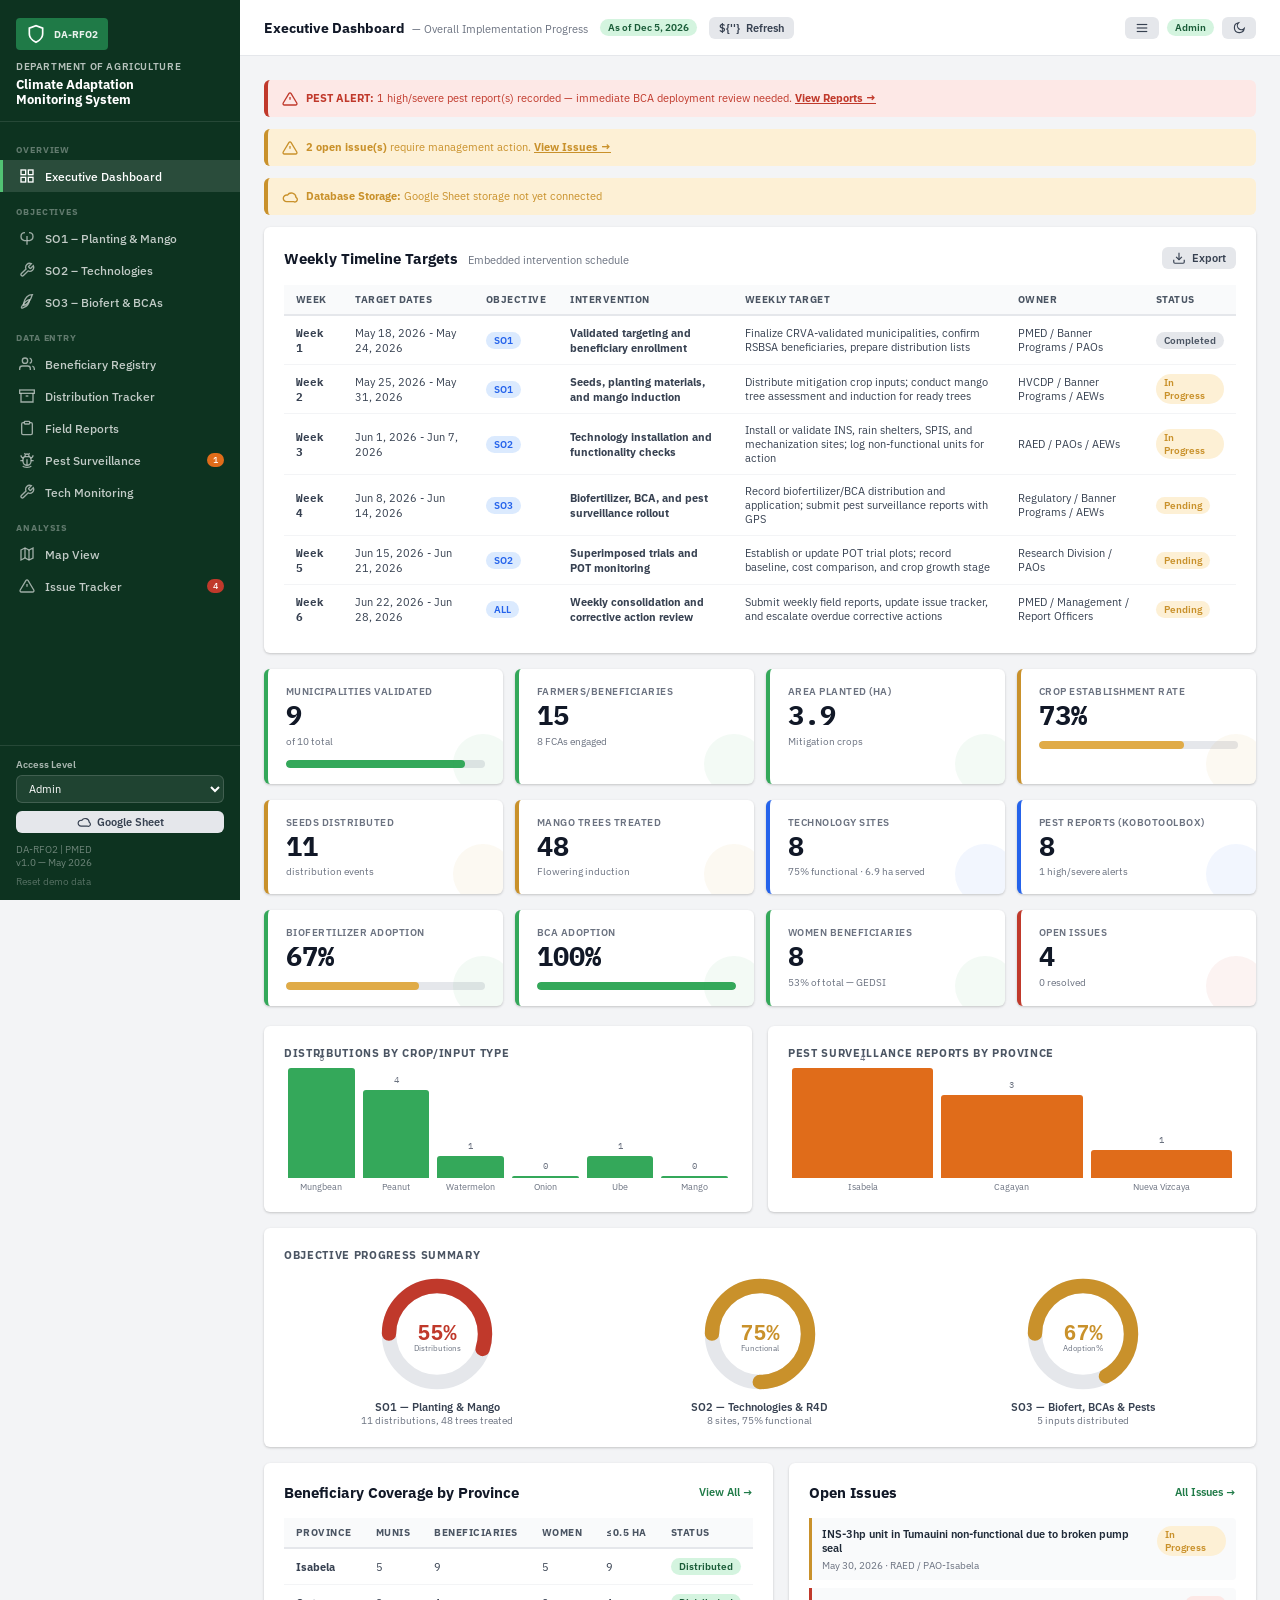
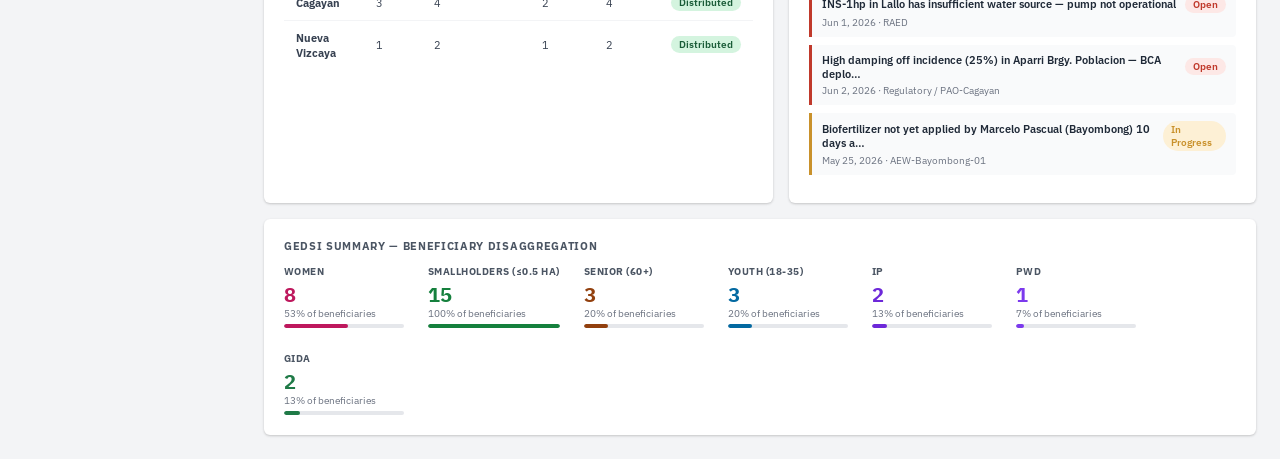
==== index.html @ 6b745728 "Initial" ====
<!DOCTYPE html>
<html lang="en">
<head>
<meta charset="UTF-8"><meta name="viewport" content="width=device-width,initial-scale=1">
<title>Executive Dashboard — DA-RFO2 Monitoring</title>
<link rel="stylesheet" href="styles.css">
</head>
<body>
<div class="app-wrapper">
  <aside class="sidebar" id="sidebar"></aside>
  <div class="main-content">
    <div class="topbar">
      <div>
        <span class="topbar-title">Executive Dashboard</span>
        <span class="topbar-subtitle">— Overall Implementation Progress</span>
      </div>
      <span class="topbar-badge" id="last-updated"></span>
      <button class="btn btn-secondary btn-sm" onclick="renderAll()">
        ${''}<span>Refresh</span>
      </button>
    </div>
    <div class="page-body" id="page-body">
      <!-- dynamic content -->
    </div>
  </div>
</div>
<div id="toast-container"></div>
<script src="data.js"></script>
<script src="ui.js"></script>
<script>
document.addEventListener('DOMContentLoaded', () => {
  buildSidebar('index.html');
  renderAll();
  document.getElementById('last-updated').textContent = 'As of ' + new Date().toLocaleDateString('en-PH',{month:'short',day:'numeric',year:'numeric'});
});

function renderAll() {
  const s = DB.summary();
  const issues = DB.get(DB.KEYS.ISSUES);
  const openIssues = issues.filter(i => i.status !== 'Resolved');
  const highPest = DB.get(DB.KEYS.PEST).filter(p => p.severity === 'High' || p.severity === 'Severe');
  const munis = DB.get(DB.KEYS.MUNICIPALITIES);
  const benes = DB.get(DB.KEYS.BENEFICIARIES);
  const timeline = DB.get(DB.KEYS.TIMELINE);
  const settings = DB.settings();
  const pendingSync = DB.getSyncQueue().length;

  const body = document.getElementById('page-body');

  // Alerts
  let alerts = '';
  if (highPest.length) alerts += `<div class="alert-banner red">${ICONS.alert}<div><strong>PEST ALERT:</strong> ${highPest.length} high/severe pest report(s) recorded — immediate BCA deployment review needed. <a href="pest.html" style="color:inherit;font-weight:700">View Reports →</a></div></div>`;
  if (openIssues.filter(i=>i.status==='Open').length) alerts += `<div class="alert-banner amber">${ICONS.alert}<div><strong>${openIssues.filter(i=>i.status==='Open').length} open issue(s)</strong> require management action. <a href="issues.html" style="color:inherit;font-weight:700">View Issues →</a></div></div>`;

  alerts += `<div class="alert-banner ${settings.syncEnabled?'green':'amber'}">${ICONS.cloud}<div><strong>Database Storage:</strong> ${settings.syncEnabled?'Google Sheet sync enabled':'Google Sheet storage not yet connected'}${settings.googleSheetUrl?` · <a href="${settings.googleSheetUrl}" target="_blank" style="color:inherit;font-weight:700">Open Sheet</a>`:''}${pendingSync?` · ${pendingSync} pending sync event(s)`:''}</div></div>`;

  // Province breakdown
  const provinces = [...new Set(benes.map(b=>b.province))];
  const provRows = provinces.map(prov => {
    const pb = benes.filter(b=>b.province===prov);
    const pm = munis.filter(m=>m.province===prov&&m.confirmed);
    return `<tr><td><strong>${prov}</strong></td>
      <td>${pm.length}</td>
      <td>${pb.length}</td>
      <td>${pb.filter(b=>b.sex==='Female').length}</td>
      <td>${pb.filter(b=>b.farmSize<=0.5).length}</td>
      <td>${fmt.statusBadge('Distributed')}</td>
    </tr>`;
  }).join('');

  // Crop distribution bar
  const crops = ['Mungbean','Peanut','Watermelon','Onion','Ube','Mango'];
  const dists = DB.get(DB.KEYS.DISTRIBUTIONS);
  const cropCounts = crops.map(c => dists.filter(d => (d.product||'').toLowerCase().includes(c.toLowerCase())).length);

  // Pest by province
  const pests = DB.get(DB.KEYS.PEST);
  const pestProvs = [...new Set(pests.map(p=>p.province))];
  const pestCounts = pestProvs.map(p => pests.filter(x=>x.province===p).length);

  body.innerHTML = `
    ${alerts}

    <div class="card" style="margin-bottom:16px">
      <div class="section-header">
        <div class="section-title">Weekly Timeline Targets <small>Embedded intervention schedule</small></div>
        <button class="btn btn-secondary btn-sm" onclick="exportCSV(DB.get(DB.KEYS.TIMELINE),'weekly_timeline_targets.csv')">${ICONS.download} Export</button>
      </div>
      <div class="table-wrap">
        <table>
          <thead><tr><th>Week</th><th>Target Dates</th><th>Objective</th><th>Intervention</th><th>Weekly Target</th><th>Owner</th><th>Status</th></tr></thead>
          <tbody>
            ${timeline.map(t => `<tr>
              <td style="font-family:var(--font-mono);font-weight:700">${t.week}</td>
              <td>${fmt.date(t.startDate)} - ${fmt.date(t.endDate)}</td>
              <td><span class="badge blue">${t.objective}</span></td>
              <td><strong>${t.intervention}</strong></td>
              <td style="font-size:.78rem">${t.target}</td>
              <td style="font-size:.76rem">${t.owner}</td>
              <td>${fmt.statusBadge(t.status)}</td>
            </tr>`).join('')}
          </tbody>
        </table>
      </div>
    </div>

    <!-- ── KPI Row 1 ── -->
    <div class="kpi-grid cols-4" style="margin-bottom:16px">
      <div class="kpi-tile">
        <div class="kpi-label">Municipalities Validated</div>
        <div class="kpi-value">${s.munisValidated}</div>
        <div class="kpi-sub">of ${s.munisTotal} total</div>
        <div style="margin-top:8px">
          <div class="progress-bar-wrap"><div class="progress-bar-fill" style="width:${Math.round(s.munisValidated/s.munisTotal*100)}%"></div></div>
        </div>
      </div>
      <div class="kpi-tile">
        <div class="kpi-label">Farmers/Beneficiaries</div>
        <div class="kpi-value">${s.beneficiariesCount}</div>
        <div class="kpi-sub">${s.fcasCount} FCAs engaged</div>
      </div>
      <div class="kpi-tile">
        <div class="kpi-label">Area Planted (ha)</div>
        <div class="kpi-value">${s.areaPlantedHa}</div>
        <div class="kpi-sub">Mitigation crops</div>
      </div>
      <div class="kpi-tile ${rateColor(s.cropEstablishmentRate)}">
        <div class="kpi-label">Crop Establishment Rate</div>
        <div class="kpi-value">${s.cropEstablishmentRate}%</div>
        <div style="margin-top:8px">
          <div class="progress-bar-wrap"><div class="progress-bar-fill ${rateColor(s.cropEstablishmentRate)}" style="width:${s.cropEstablishmentRate}%"></div></div>
        </div>
      </div>
    </div>

    <!-- ── KPI Row 2 ── -->
    <div class="kpi-grid cols-4" style="margin-bottom:16px">
      <div class="kpi-tile amber">
        <div class="kpi-label">Seeds Distributed</div>
        <div class="kpi-value">${s.seedsDistributed}</div>
        <div class="kpi-sub">distribution events</div>
      </div>
      <div class="kpi-tile amber">
        <div class="kpi-label">Mango Trees Treated</div>
        <div class="kpi-value">${s.mangoTreesTreated}</div>
        <div class="kpi-sub">Flowering induction</div>
      </div>
      <div class="kpi-tile blue">
        <div class="kpi-label">Technology Sites</div>
        <div class="kpi-value">${s.techSitesCount}</div>
        <div class="kpi-sub">${s.techFunctionalityRate}% functional · ${s.areaServedHa} ha served</div>
      </div>
      <div class="kpi-tile blue">
        <div class="kpi-label">Pest Reports (KoboToolbox)</div>
        <div class="kpi-value">${s.pestReports}</div>
        <div class="kpi-sub">${highPest.length} high/severe alerts</div>
      </div>
    </div>

    <!-- ── KPI Row 3 ── -->
    <div class="kpi-grid cols-4" style="margin-bottom:20px">
      <div class="kpi-tile">
        <div class="kpi-label">Biofertilizer Adoption</div>
        <div class="kpi-value">${s.biofertAdoptionRate}%</div>
        <div style="margin-top:8px"><div class="progress-bar-wrap"><div class="progress-bar-fill ${rateColor(s.biofertAdoptionRate)}" style="width:${s.biofertAdoptionRate}%"></div></div></div>
      </div>
      <div class="kpi-tile">
        <div class="kpi-label">BCA Adoption</div>
        <div class="kpi-value">${s.bcaAdoptionRate}%</div>
        <div style="margin-top:8px"><div class="progress-bar-wrap"><div class="progress-bar-fill ${rateColor(s.bcaAdoptionRate)}" style="width:${s.bcaAdoptionRate}%"></div></div></div>
      </div>
      <div class="kpi-tile">
        <div class="kpi-label">Women Beneficiaries</div>
        <div class="kpi-value">${s.womenCount}</div>
        <div class="kpi-sub">${s.womenPct}% of total — GEDSI</div>
      </div>
      <div class="kpi-tile ${openIssues.length > 2 ? 'red' : openIssues.length > 0 ? 'amber' : ''}">
        <div class="kpi-label">Open Issues</div>
        <div class="kpi-value">${openIssues.length}</div>
        <div class="kpi-sub">${issues.filter(i=>i.status==='Resolved').length} resolved</div>
      </div>
    </div>

    <!-- ── Charts + Table Row ── -->
    <div class="grid-2" style="margin-bottom:16px">
      <div class="card">
        <div class="card-title">Distributions by Crop/Input Type</div>
        <div id="crop-chart"></div>
      </div>
      <div class="card">
        <div class="card-title">Pest Surveillance Reports by Province</div>
        <div id="pest-chart"></div>
      </div>
    </div>

    <!-- ── Objective Progress ── -->
    <div class="card" style="margin-bottom:16px">
      <div class="card-title">Objective Progress Summary</div>
      <div style="display:grid;grid-template-columns:repeat(3,1fr);gap:16px">
        <div style="text-align:center">
          <div id="donut-so1"></div>
          <div style="font-size:.78rem;font-weight:600;color:var(--gray-700);margin-top:6px">SO1 — Planting & Mango</div>
          <div style="font-size:.72rem;color:var(--gray-500)">${s.seedsDistributed} distributions, ${s.mangoTreesTreated} trees treated</div>
        </div>
        <div style="text-align:center">
          <div id="donut-so2"></div>
          <div style="font-size:.78rem;font-weight:600;color:var(--gray-700);margin-top:6px">SO2 — Technologies & R4D</div>
          <div style="font-size:.72rem;color:var(--gray-500)">${s.techSitesCount} sites, ${s.techFunctionalityRate}% functional</div>
        </div>
        <div style="text-align:center">
          <div id="donut-so3"></div>
          <div style="font-size:.78rem;font-weight:600;color:var(--gray-700);margin-top:6px">SO3 — Biofert, BCAs & Pests</div>
          <div style="font-size:.72rem;color:var(--gray-500)">${s.bioDistributed+s.bcaDistributed} inputs distributed</div>
        </div>
      </div>
    </div>

    <!-- ── Province Breakdown Table ── -->
    <div class="grid-2">
      <div class="card">
        <div class="section-header">
          <div class="section-title">Beneficiary Coverage by Province</div>
          <a href="beneficiaries.html" style="font-size:.78rem;color:var(--green-700);text-decoration:none;font-weight:600">View All →</a>
        </div>
        <div class="table-wrap">
          <table>
            <thead><tr><th>Province</th><th>Munis</th><th>Beneficiaries</th><th>Women</th><th>≤0.5 ha</th><th>Status</th></tr></thead>
            <tbody>${provRows}</tbody>
          </table>
        </div>
      </div>

      <div class="card">
        <div class="section-header">
          <div class="section-title">Open Issues</div>
          <a href="issues.html" style="font-size:.78rem;color:var(--green-700);text-decoration:none;font-weight:600">All Issues →</a>
        </div>
        ${openIssues.length === 0
          ? `<div class="empty-state"><p>No open issues 🎉</p></div>`
          : openIssues.map(iss => `
          <div style="border-left:3px solid ${iss.status==='Open'?'var(--red-500)':'var(--gold-500)'};padding:8px 10px;margin-bottom:8px;background:var(--gray-50);border-radius:0 4px 4px 0">
            <div style="display:flex;align-items:center;justify-content:space-between;gap:8px">
              <span style="font-size:.8rem;font-weight:600;color:var(--gray-800)">${iss.description.substring(0,70)}${iss.description.length>70?'…':''}</span>
              ${fmt.statusBadge(iss.status)}
            </div>
            <div style="font-size:.72rem;color:var(--gray-500);margin-top:3px">${fmt.date(iss.dateDetected)} · ${iss.responsible}</div>
          </div>`).join('')
        }
      </div>
    </div>

    <!-- ── GEDSI Summary ── -->
    <div class="card" style="margin-top:16px">
      <div class="card-title">GEDSI Summary — Beneficiary Disaggregation</div>
      <div style="display:flex;gap:24px;flex-wrap:wrap">
        ${[
          ['Women',s.womenCount,s.beneficiariesCount,'#be185d','w'],
          ['Smallholders (≤0.5 ha)',s.smallholdersCount,s.beneficiariesCount,'#15803d','gi'],
          ['Senior (60+)',benes.filter(b=>b.ageGroup==='60+').length,s.beneficiariesCount,'#92400e','sr'],
          ['Youth (18-35)',benes.filter(b=>b.ageGroup==='18-35').length,s.beneficiariesCount,'#0369a1','yt'],
          ['IP',benes.filter(b=>b.ip).length,s.beneficiariesCount,'#6d28d9','ip'],
          ['PWD',benes.filter(b=>b.pwd).length,s.beneficiariesCount,'#7c3aed','pw'],
          ['GIDA',benes.filter(b=>b.gida).length,s.beneficiariesCount,'#1f7a47','gi'],
        ].map(([label,count,total,color,chipClass]) => `
          <div style="min-width:120px">
            <div style="font-size:.7rem;font-weight:700;color:var(--gray-600);text-transform:uppercase;letter-spacing:.05em;margin-bottom:4px">${label}</div>
            <div style="font-size:1.4rem;font-weight:700;color:${color};font-family:var(--font-mono)">${count}</div>
            <div style="font-size:.72rem;color:var(--gray-500)">${total>0?Math.round(count/total*100):0}% of beneficiaries</div>
            <div class="progress-bar-wrap" style="margin-top:4px;height:4px">
              <div class="progress-bar-fill" style="width:${total>0?Math.round(count/total*100):0}%;background:${color}"></div>
            </div>
          </div>
        `).join('')}
      </div>
    </div>
  `;

  // Render charts
  renderBarChart('crop-chart', crops, cropCounts);
  renderBarChart('pest-chart', pestProvs.length ? pestProvs : ['No Data'], pestProvs.length ? pestCounts : [0], 'var(--orange-500)');
  renderDonut('donut-so1', s.seedsDistributed, 20, 'var(--green-500)', 'Distributions');
  renderDonut('donut-so2', DB.get(DB.KEYS.TECH).filter(t=>t.functional).length, s.techSitesCount || 1, 'var(--blue-500)', 'Functional');
  renderDonut('donut-so3', s.biofertAdoptionRate, 100, 'var(--gold-500)', 'Adoption%');
}
</script>
</body>
</html>
---- styles.css ----
/* ═══════════════════════════════════════════════════════════════════
   DA-RFO2 Monitoring System — Shared Styles
   Aesthetic: Government-professional with bold agricultural greens,
   clean data tables, and subtle field textures
═══════════════════════════════════════════════════════════════════ */

@import url('https://fonts.googleapis.com/css2?family=IBM+Plex+Sans:ital,wght@0,300;0,400;0,500;0,600;0,700;1,400&family=IBM+Plex+Mono:wght@400;500&family=Playfair+Display:wght@700;900&display=swap');

:root {
  --green-900: #0d3320;
  --green-800: #1a5c38;
  --green-700: #1f7a47;
  --green-600: #27944f;
  --green-500: #34a85a;
  --green-400: #52c274;
  --green-100: #d4f4df;
  --green-50:  #edfaf2;

  --gold-500:  #c9912b;
  --gold-400:  #e0ab47;
  --gold-100:  #fdf0d5;

  --red-500:   #c0392b;
  --red-100:   #fde8e6;
  --orange-500:#e06c1a;
  --orange-100:#fef0e2;
  --blue-500:  #2563eb;
  --blue-100:  #dbeafe;

  --gray-900:  #111827;
  --gray-800:  #1f2937;
  --gray-700:  #374151;
  --gray-600:  #4b5563;
  --gray-500:  #6b7280;
  --gray-400:  #9ca3af;
  --gray-300:  #d1d5db;
  --gray-200:  #e5e7eb;
  --gray-100:  #f3f4f6;
  --gray-50:   #f9fafb;
  --white:     #ffffff;

  --font-body: 'IBM Plex Sans', sans-serif;
  --font-mono: 'IBM Plex Mono', monospace;
  --font-display: 'Playfair Display', serif;

  --sidebar-w: 240px;
  --topbar-h:  56px;
  --radius:    6px;
  --shadow:    0 1px 3px rgba(0,0,0,.12), 0 1px 2px rgba(0,0,0,.08);
  --shadow-md: 0 4px 12px rgba(0,0,0,.12);
}

:root[data-theme="dark"] {
  --green-900: #071f16;
  --green-800: #0f3f2a;
  --green-700: #1d7a4b;
  --green-100: #123a28;
  --green-50:  #0e251b;
  --gold-100:  #3d2f12;
  --red-100:   #3a1715;
  --orange-100:#3d2412;
  --blue-100:  #13284a;
  --gray-900:  #f3f4f6;
  --gray-800:  #e5e7eb;
  --gray-700:  #d1d5db;
  --gray-600:  #b8c0cc;
  --gray-500:  #9ca3af;
  --gray-400:  #717b8a;
  --gray-300:  #4b5563;
  --gray-200:  #374151;
  --gray-100:  #18212f;
  --gray-50:   #101827;
  --white:     #111827;
  --shadow:    0 1px 3px rgba(0,0,0,.45), 0 1px 2px rgba(0,0,0,.35);
  --shadow-md: 0 8px 24px rgba(0,0,0,.4);
}

*, *::before, *::after { box-sizing: border-box; margin: 0; padding: 0; }

html { font-size: 14px; }

body {
  font-family: var(--font-body);
  background: var(--gray-100);
  color: var(--gray-800);
  min-height: 100vh;
  display: flex;
  flex-direction: column;
}

.access-hidden { display:none !important; }

/* ── Layout ──────────────────────────────────────────────────────── */
.app-wrapper { display: flex; min-height: 100vh; }

.sidebar {
  width: var(--sidebar-w);
  background: var(--green-900);
  color: var(--white);
  display: flex;
  flex-direction: column;
  position: fixed;
  top: 0; left: 0; bottom: 0;
  z-index: 100;
  overflow-y: auto;
}

.sidebar-logo {
  padding: 18px 16px 14px;
  border-bottom: 1px solid rgba(255,255,255,.1);
}
.sidebar-logo .logo-badge {
  display: inline-flex; align-items: center; gap: 8px;
  background: var(--green-700);
  border-radius: 4px;
  padding: 6px 10px;
  margin-bottom: 10px;
}
.sidebar-logo .logo-badge svg { width:20px; height:20px; flex-shrink:0; }
.sidebar-logo .org-name { font-size:.72rem; font-weight:600; letter-spacing:.06em; text-transform:uppercase; color: rgba(255,255,255,.7); }
.sidebar-logo .sys-title { font-size:.9rem; font-weight:700; line-height:1.2; color:var(--white); margin-top:4px; }

.sidebar-nav { flex:1; padding: 8px 0; }
.nav-group-label {
  font-size:.65rem; font-weight:700; letter-spacing:.1em; text-transform:uppercase;
  color: rgba(255,255,255,.35);
  padding: 14px 16px 4px;
}
.nav-item {
  display: flex; align-items: center; gap: 10px;
  padding: 8px 16px;
  color: rgba(255,255,255,.75);
  text-decoration: none;
  font-size: .85rem;
  font-weight: 500;
  border-left: 3px solid transparent;
  transition: all .15s;
}
.nav-item:hover { background: rgba(255,255,255,.07); color:var(--white); }
.nav-item.active { background: rgba(255,255,255,.12); color:var(--white); border-left-color: var(--green-400); }
.nav-item svg { width:16px; height:16px; flex-shrink:0; opacity:.8; }
.nav-item.active svg { opacity:1; }

.sidebar-footer {
  padding: 12px 16px;
  border-top: 1px solid rgba(255,255,255,.1);
  font-size: .72rem;
  color: rgba(255,255,255,.4);
}
.sidebar-footer span { display:block; }
.sidebar-control { display:flex; flex-direction:column; gap:4px; margin-bottom:8px; color:rgba(255,255,255,.65); font-size:.7rem; font-weight:600; }
.sidebar-control select { background:rgba(255,255,255,.08); color:var(--white); border-color:rgba(255,255,255,.15); font-size:.76rem; padding:5px 8px; }
.sidebar-control option { color:#111827; }
.sidebar-btn { width:100%; justify-content:center; margin-bottom:10px; background:rgba(255,255,255,.1); color:var(--white); }

.main-content {
  margin-left: var(--sidebar-w);
  flex: 1;
  display: flex;
  flex-direction: column;
  min-width: 0;
}

.topbar {
  height: var(--topbar-h);
  background: var(--white);
  border-bottom: 1px solid var(--gray-200);
  display: flex; align-items: center;
  padding: 0 24px;
  gap: 12px;
  position: sticky; top: 0; z-index: 50;
}
.topbar-title { font-size: 1rem; font-weight: 700; color: var(--gray-900); flex:1; }
.topbar-subtitle { font-size:.78rem; color:var(--gray-500); margin-left:4px; font-weight:400; }
.topbar-badge {
  font-size:.7rem; font-weight:600; padding:2px 8px; border-radius:20px;
  background:var(--green-100); color:var(--green-800);
}
.topbar-badge.alert { background:var(--red-100); color:var(--red-500); }
.topbar-tools { margin-left:auto; display:flex; align-items:center; gap:8px; }
.mobile-menu-btn { display:none; }
.sync-status { margin-top:12px; padding:8px 10px; border-radius:var(--radius); background:var(--gray-50); color:var(--gray-600); font-size:.76rem; }

.page-body { flex:1; padding: 24px; }

/* ── Cards ───────────────────────────────────────────────────────── */
.card {
  background: var(--white);
  border-radius: var(--radius);
  box-shadow: var(--shadow);
  padding: 20px;
}
.card-title {
  font-size:.8rem; font-weight:700; text-transform:uppercase; letter-spacing:.06em;
  color:var(--gray-600); margin-bottom:12px;
}
.card-subtitle { font-size:.78rem; color:var(--gray-500); margin-top:-8px; margin-bottom:12px; }

/* ── KPI tiles ───────────────────────────────────────────────────── */
.kpi-grid { display:grid; gap:12px; }
.kpi-grid.cols-4 { grid-template-columns: repeat(4,1fr); }
.kpi-grid.cols-3 { grid-template-columns: repeat(3,1fr); }
.kpi-grid.cols-2 { grid-template-columns: repeat(2,1fr); }

.kpi-tile {
  background:var(--white);
  border-radius:var(--radius);
  padding:16px 18px;
  box-shadow:var(--shadow);
  display:flex; flex-direction:column; gap:4px;
  border-left:4px solid var(--green-500);
  position:relative; overflow:hidden;
}
.kpi-tile::after {
  content:''; position:absolute; right:-10px; bottom:-10px;
  width:60px; height:60px; border-radius:50%;
  background:rgba(52,168,90,.06);
}
.kpi-tile.amber { border-left-color:var(--gold-500); }
.kpi-tile.amber::after { background:rgba(201,145,43,.06); }
.kpi-tile.red   { border-left-color:var(--red-500); }
.kpi-tile.red::after { background:rgba(192,57,43,.06); }
.kpi-tile.blue  { border-left-color:var(--blue-500); }
.kpi-tile.blue::after { background:rgba(37,99,235,.06); }

.kpi-label { font-size:.7rem; font-weight:600; text-transform:uppercase; letter-spacing:.05em; color:var(--gray-500); }
.kpi-value { font-size:1.9rem; font-weight:700; color:var(--gray-900); line-height:1; font-family:var(--font-mono); }
.kpi-sub   { font-size:.72rem; color:var(--gray-500); margin-top:2px; }

/* ── Progress bars ───────────────────────────────────────────────── */
.progress-bar-wrap { background:var(--gray-200); border-radius:4px; height:8px; overflow:hidden; }
.progress-bar-fill { height:100%; border-radius:4px; transition:width .5s ease; background:var(--green-500); }
.progress-bar-fill.amber { background:var(--gold-400); }
.progress-bar-fill.red   { background:var(--red-500); }

/* ── Tables ──────────────────────────────────────────────────────── */
.table-wrap { overflow-x:auto; }
table { width:100%; border-collapse:collapse; font-size:.82rem; }
th {
  background:var(--gray-50);
  padding:8px 12px;
  text-align:left;
  font-size:.7rem; font-weight:700; text-transform:uppercase; letter-spacing:.05em;
  color:var(--gray-600);
  border-bottom:2px solid var(--gray-200);
  white-space:nowrap;
}
td {
  padding:9px 12px;
  border-bottom:1px solid var(--gray-100);
  color:var(--gray-700);
  vertical-align:middle;
}
tr:last-child td { border-bottom:none; }
tr:hover td { background:var(--gray-50); }

/* ── Badges / Pills ──────────────────────────────────────────────── */
.badge {
  display:inline-flex; align-items:center; gap:4px;
  padding:2px 8px; border-radius:20px;
  font-size:.68rem; font-weight:600;
}
.badge.green  { background:var(--green-100); color:var(--green-800); }
.badge.red    { background:var(--red-100);   color:var(--red-500); }
.badge.amber  { background:var(--gold-100);  color:var(--gold-500); }
.badge.gray   { background:var(--gray-200);  color:var(--gray-600); }
.badge.blue   { background:var(--blue-100);  color:var(--blue-500); }

/* ── Forms ───────────────────────────────────────────────────────── */
.form-grid { display:grid; gap:14px; }
.form-grid.cols-2 { grid-template-columns:1fr 1fr; }
.form-grid.cols-3 { grid-template-columns:1fr 1fr 1fr; }

.form-group { display:flex; flex-direction:column; gap:4px; }
.form-label { font-size:.75rem; font-weight:600; color:var(--gray-700); }
.form-label .req { color:var(--red-500); margin-left:2px; }

input, select, textarea {
  padding:7px 10px;
  border:1px solid var(--gray-300);
  border-radius:var(--radius);
  font-size:.84rem;
  font-family:var(--font-body);
  color:var(--gray-800);
  background:var(--white);
  transition:border-color .15s;
  width:100%;
}
input:focus, select:focus, textarea:focus {
  outline:none;
  border-color:var(--green-500);
  box-shadow:0 0 0 3px rgba(52,168,90,.15);
}
textarea { resize:vertical; min-height:72px; }

/* ── Buttons ─────────────────────────────────────────────────────── */
.btn {
  display:inline-flex; align-items:center; gap:6px;
  padding:7px 14px;
  border-radius:var(--radius);
  font-size:.82rem; font-weight:600;
  cursor:pointer; border:none;
  font-family:var(--font-body);
  transition:all .15s;
}
.btn-primary { background:var(--green-700); color:var(--white); }
.btn-primary:hover { background:var(--green-800); }
.btn-secondary { background:var(--gray-200); color:var(--gray-700); }
.btn-secondary:hover { background:var(--gray-300); }
.btn-danger  { background:var(--red-500); color:var(--white); }
.btn-danger:hover  { background:#a93226; }
.btn-sm { padding:4px 10px; font-size:.76rem; }
.btn svg { width:14px; height:14px; }

/* ── Alerts / banners ────────────────────────────────────────────── */
.alert-banner {
  border-radius:var(--radius);
  padding:10px 14px;
  font-size:.82rem;
  display:flex; align-items:flex-start; gap:8px;
  margin-bottom:12px;
}
.alert-banner.red    { background:var(--red-100);    color:var(--red-500); border-left:4px solid var(--red-500); }
.alert-banner.amber  { background:var(--gold-100);   color:var(--gold-500); border-left:4px solid var(--gold-500); }
.alert-banner.green  { background:var(--green-50);   color:var(--green-800); border-left:4px solid var(--green-500); }
.alert-banner svg    { width:16px; height:16px; flex-shrink:0; margin-top:1px; }

/* ── Modal ───────────────────────────────────────────────────────── */
.modal-overlay {
  position:fixed; inset:0; background:rgba(0,0,0,.45);
  z-index:200; display:flex; align-items:center; justify-content:center;
  padding:20px;
}
.modal-overlay.hidden { display:none; }
.modal-box {
  background:var(--white); border-radius:8px; box-shadow:var(--shadow-md);
  width:100%; max-width:680px; max-height:90vh; overflow-y:auto;
}
.modal-header {
  display:flex; align-items:center; justify-content:space-between;
  padding:16px 20px;
  border-bottom:1px solid var(--gray-200);
  font-weight:700; font-size:.95rem; color:var(--gray-900);
}
.modal-body  { padding:20px; }
.modal-footer{ padding:14px 20px; border-top:1px solid var(--gray-200); display:flex; gap:8px; justify-content:flex-end; }
.modal-close { background:none; border:none; cursor:pointer; color:var(--gray-500); font-size:1.3rem; line-height:1; padding:2px; }

/* ── Stat sparkline bar (mini chart) ─────────────────────────────── */
.mini-bar { display:flex; gap:3px; align-items:flex-end; height:40px; }
.mini-bar-col { width:12px; background:var(--green-200); border-radius:2px 2px 0 0; transition:height .3s; }

/* ── Section headers ─────────────────────────────────────────────── */
.section-header {
  display:flex; align-items:center; justify-content:space-between;
  margin-bottom:16px; gap:12px; flex-wrap:wrap;
}
.section-title { font-size:1.05rem; font-weight:700; color:var(--gray-900); }
.section-title small { font-size:.76rem; font-weight:400; color:var(--gray-500); margin-left:6px; }

/* ── Grid layouts ────────────────────────────────────────────────── */
.grid-2 { display:grid; grid-template-columns:1fr 1fr; gap:16px; }
.grid-3 { display:grid; grid-template-columns:1fr 1fr 1fr; gap:16px; }
.col-span-2 { grid-column:span 2; }

/* ── Toast ───────────────────────────────────────────────────────── */
#toast-container {
  position:fixed; bottom:24px; right:24px; z-index:999;
  display:flex; flex-direction:column; gap:8px;
}
.toast {
  background:var(--gray-900); color:var(--white);
  padding:10px 16px; border-radius:6px;
  font-size:.82rem; box-shadow:var(--shadow-md);
  animation:slideIn .2s ease;
  display:flex; align-items:center; gap:8px;
  max-width:320px;
}
.toast.success { background:var(--green-800); }
.toast.error   { background:var(--red-500); }
@keyframes slideIn { from { transform:translateX(30px); opacity:0; } to { transform:translateX(0); opacity:1; } }

/* ── Scrollbar ───────────────────────────────────────────────────── */
::-webkit-scrollbar { width:6px; height:6px; }
::-webkit-scrollbar-track { background:transparent; }
::-webkit-scrollbar-thumb { background:var(--gray-300); border-radius:3px; }
::-webkit-scrollbar-thumb:hover { background:var(--gray-400); }

/* ── Responsive ──────────────────────────────────────────────────── */
@media (max-width: 1100px) {
  .kpi-grid.cols-4 { grid-template-columns:repeat(2,1fr); }
}
@media (max-width: 768px) {
  :root { --sidebar-w: 0px; --topbar-h: auto; }
  .sidebar {
    display:flex;
    width:260px;
    transform:translateX(-100%);
    transition:transform .2s ease;
    box-shadow:var(--shadow-md);
  }
  body.nav-open .sidebar { transform:translateX(0); }
  body.nav-open::before {
    content:'';
    position:fixed;
    inset:0;
    background:rgba(0,0,0,.45);
    z-index:90;
  }
  .main-content { margin-left:0; }
  .topbar { padding:10px 12px; flex-wrap:wrap; align-items:flex-start; gap:8px; }
  .topbar > div:first-child { min-width:0; flex:1 1 180px; }
  .topbar-title { display:block; line-height:1.2; }
  .topbar-subtitle { display:block; margin-left:0; margin-top:2px; }
  .topbar-tools { order:-1; width:100%; justify-content:space-between; margin-left:0; }
  .mobile-menu-btn { display:inline-flex; }
  .page-body { padding:14px 12px 24px; }
  .card { padding:14px; }
  .kpi-grid.cols-4, .kpi-grid.cols-3 { grid-template-columns:repeat(2,1fr); }
  .grid-2, .grid-3 { grid-template-columns:1fr; }
  .form-grid.cols-2, .form-grid.cols-3 { grid-template-columns:1fr; }
  .section-header > div:last-child { width:100%; }
  .section-header input, .section-header select { width:100% !important; }
  .btn { min-height:34px; }
  #toast-container { left:12px; right:12px; bottom:12px; }
  .toast { max-width:none; }
  .modal-overlay { padding:8px; align-items:flex-start; }
  .modal-box { max-height:96vh; }
}
@media (max-width: 520px) {
  html { font-size:13px; }
  .kpi-grid.cols-4, .kpi-grid.cols-3, .kpi-grid.cols-2 { grid-template-columns:1fr; }
  .kpi-value { font-size:1.65rem; }
  th, td { padding:8px 9px; }
}

/* ── Chart canvas ────────────────────────────────────────────────── */
.chart-container { position:relative; }
canvas { max-width:100%; }

/* ── Empty state ─────────────────────────────────────────────────── */
.empty-state {
  text-align:center; padding:40px 20px;
  color:var(--gray-400);
}
.empty-state svg { width:40px; height:40px; margin:0 auto 10px; display:block; opacity:.4; }
.empty-state p { font-size:.85rem; }

/* ── GEDSI chips ─────────────────────────────────────────────────── */
.chip { display:inline-block; padding:1px 6px; border-radius:3px; font-size:.65rem; font-weight:600; margin:1px; }
.chip.w { background:#fce7f3; color:#be185d; }
.chip.ip{ background:#ede9fe; color:#6d28d9; }
.chip.sr{ background:#fef3c7; color:#92400e; }
.chip.yt{ background:#e0f2fe; color:#0369a1; }
.chip.pw{ background:#f3e8ff; color:#7c3aed; }
.chip.gi{ background:#dcfce7; color:#15803d; }
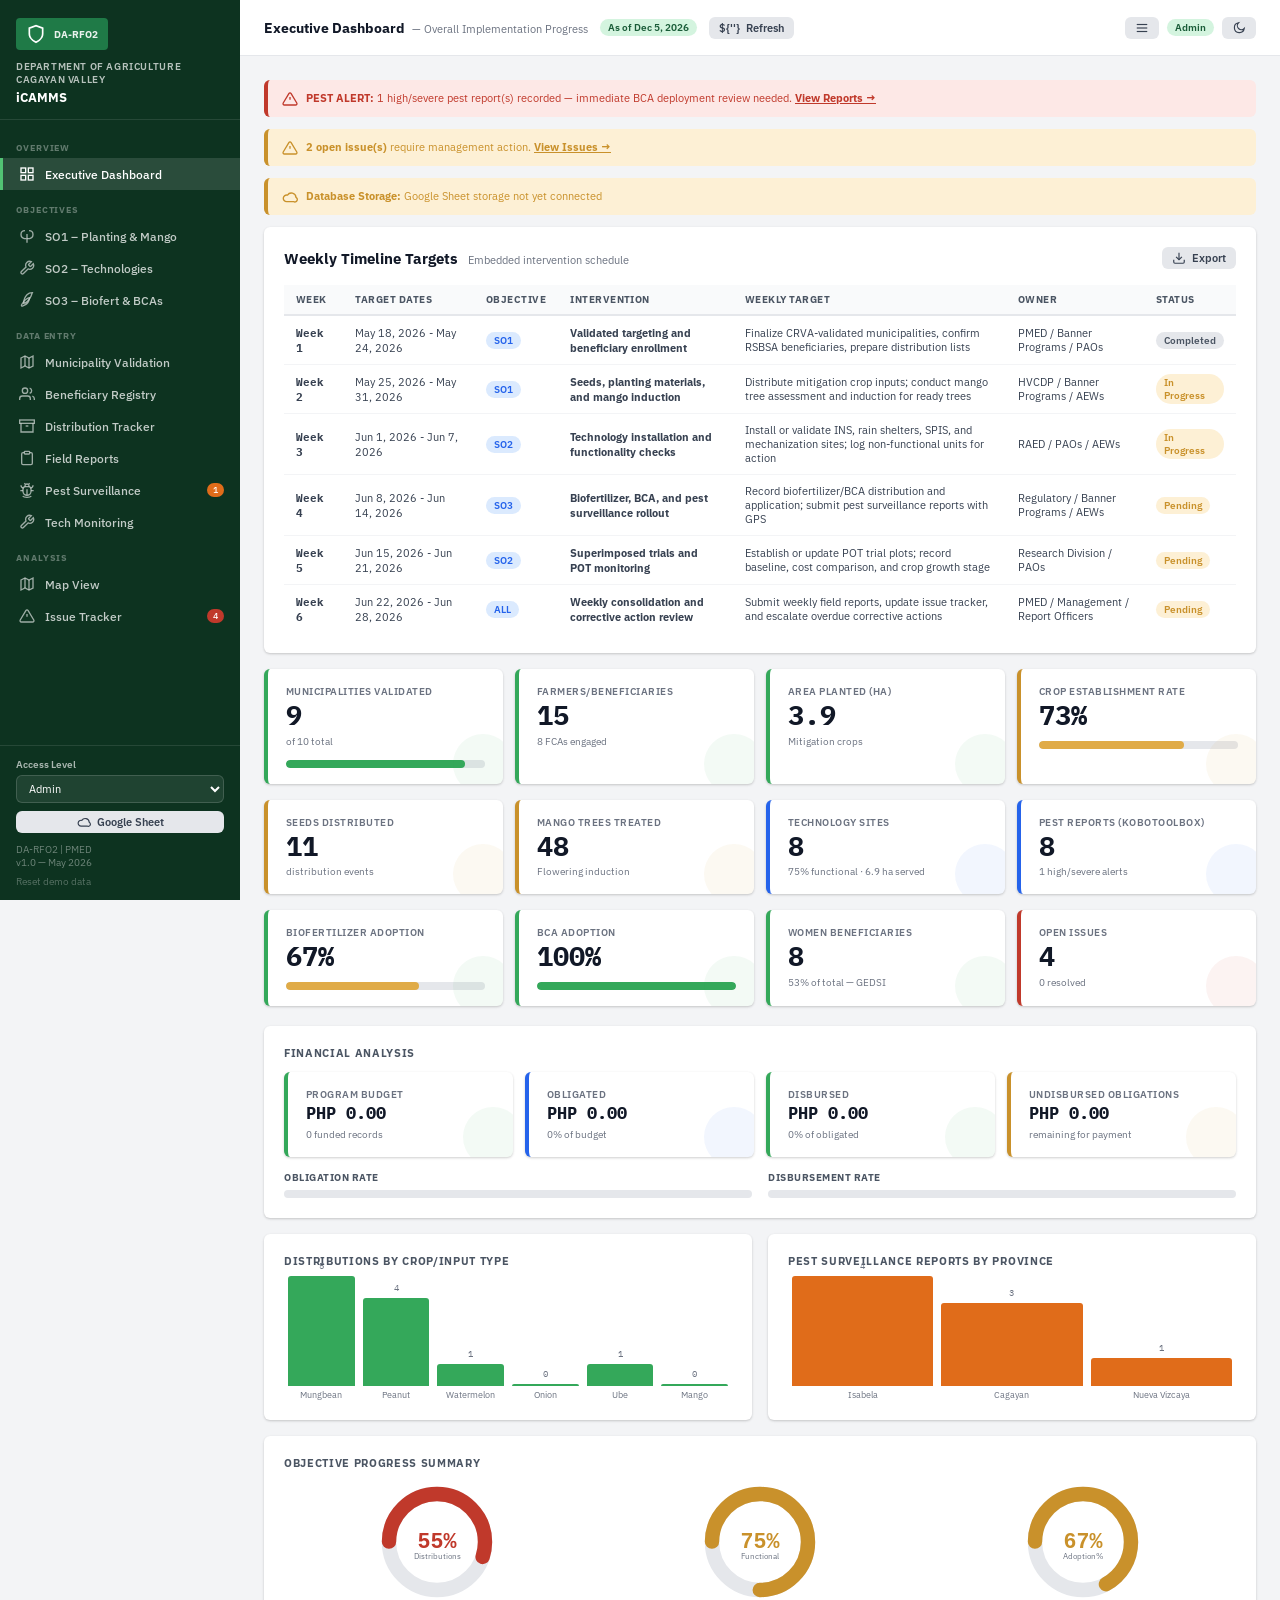
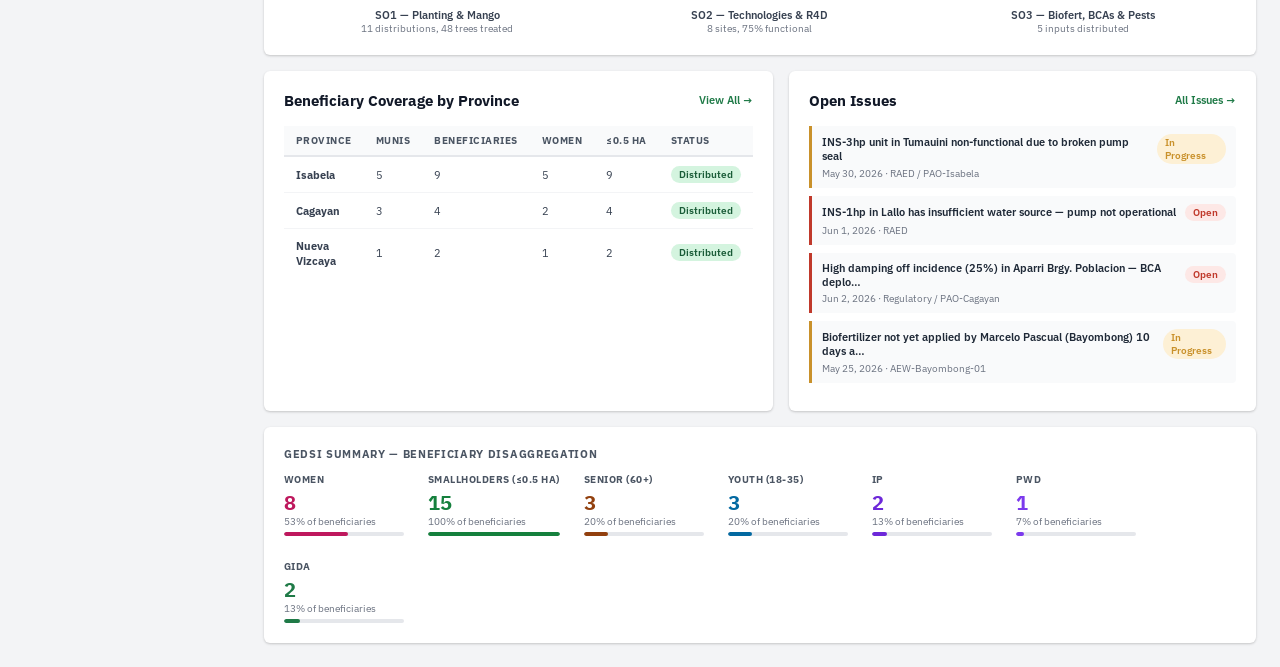
==== commit 4253f92f: "iCAMMS FInancial Very High CRVA" ====
--- a/index.html
+++ b/index.html
@@ -178,6 +178,43 @@
         <div class="kpi-label">Open Issues</div>
         <div class="kpi-value">${openIssues.length}</div>
         <div class="kpi-sub">${issues.filter(i=>i.status==='Resolved').length} resolved</div>
+      </div>
+    </div>
+
+    <!-- Financial Analysis -->
+    <div class="card" style="margin-bottom:16px">
+      <div class="card-title">Financial Analysis</div>
+      <div class="kpi-grid cols-4" style="margin-bottom:14px">
+        <div class="kpi-tile">
+          <div class="kpi-label">Program Budget</div>
+          <div class="kpi-value" style="font-size:1.2rem">${fmt.money(s.budgetTotal)}</div>
+          <div class="kpi-sub">${s.financeRecordsCount} funded records</div>
+        </div>
+        <div class="kpi-tile blue">
+          <div class="kpi-label">Obligated</div>
+          <div class="kpi-value" style="font-size:1.2rem">${fmt.money(s.obligatedTotal)}</div>
+          <div class="kpi-sub">${s.obligationRate}% of budget</div>
+        </div>
+        <div class="kpi-tile green">
+          <div class="kpi-label">Disbursed</div>
+          <div class="kpi-value" style="font-size:1.2rem">${fmt.money(s.disbursedTotal)}</div>
+          <div class="kpi-sub">${s.disbursementRate}% of obligated</div>
+        </div>
+        <div class="kpi-tile amber">
+          <div class="kpi-label">Undisbursed Obligations</div>
+          <div class="kpi-value" style="font-size:1.2rem">${fmt.money(Math.max(s.obligatedTotal-s.disbursedTotal,0))}</div>
+          <div class="kpi-sub">remaining for payment</div>
+        </div>
+      </div>
+      <div class="grid-2">
+        <div>
+          <div style="font-size:.72rem;font-weight:700;color:var(--gray-600);text-transform:uppercase;letter-spacing:.05em;margin-bottom:6px">Obligation Rate</div>
+          <div class="progress-bar-wrap"><div class="progress-bar-fill ${rateColor(s.obligationRate)}" style="width:${Math.min(s.obligationRate,100)}%"></div></div>
+        </div>
+        <div>
+          <div style="font-size:.72rem;font-weight:700;color:var(--gray-600);text-transform:uppercase;letter-spacing:.05em;margin-bottom:6px">Disbursement Rate</div>
+          <div class="progress-bar-wrap"><div class="progress-bar-fill ${rateColor(s.disbursementRate)}" style="width:${Math.min(s.disbursementRate,100)}%"></div></div>
+        </div>
       </div>
     </div>
 
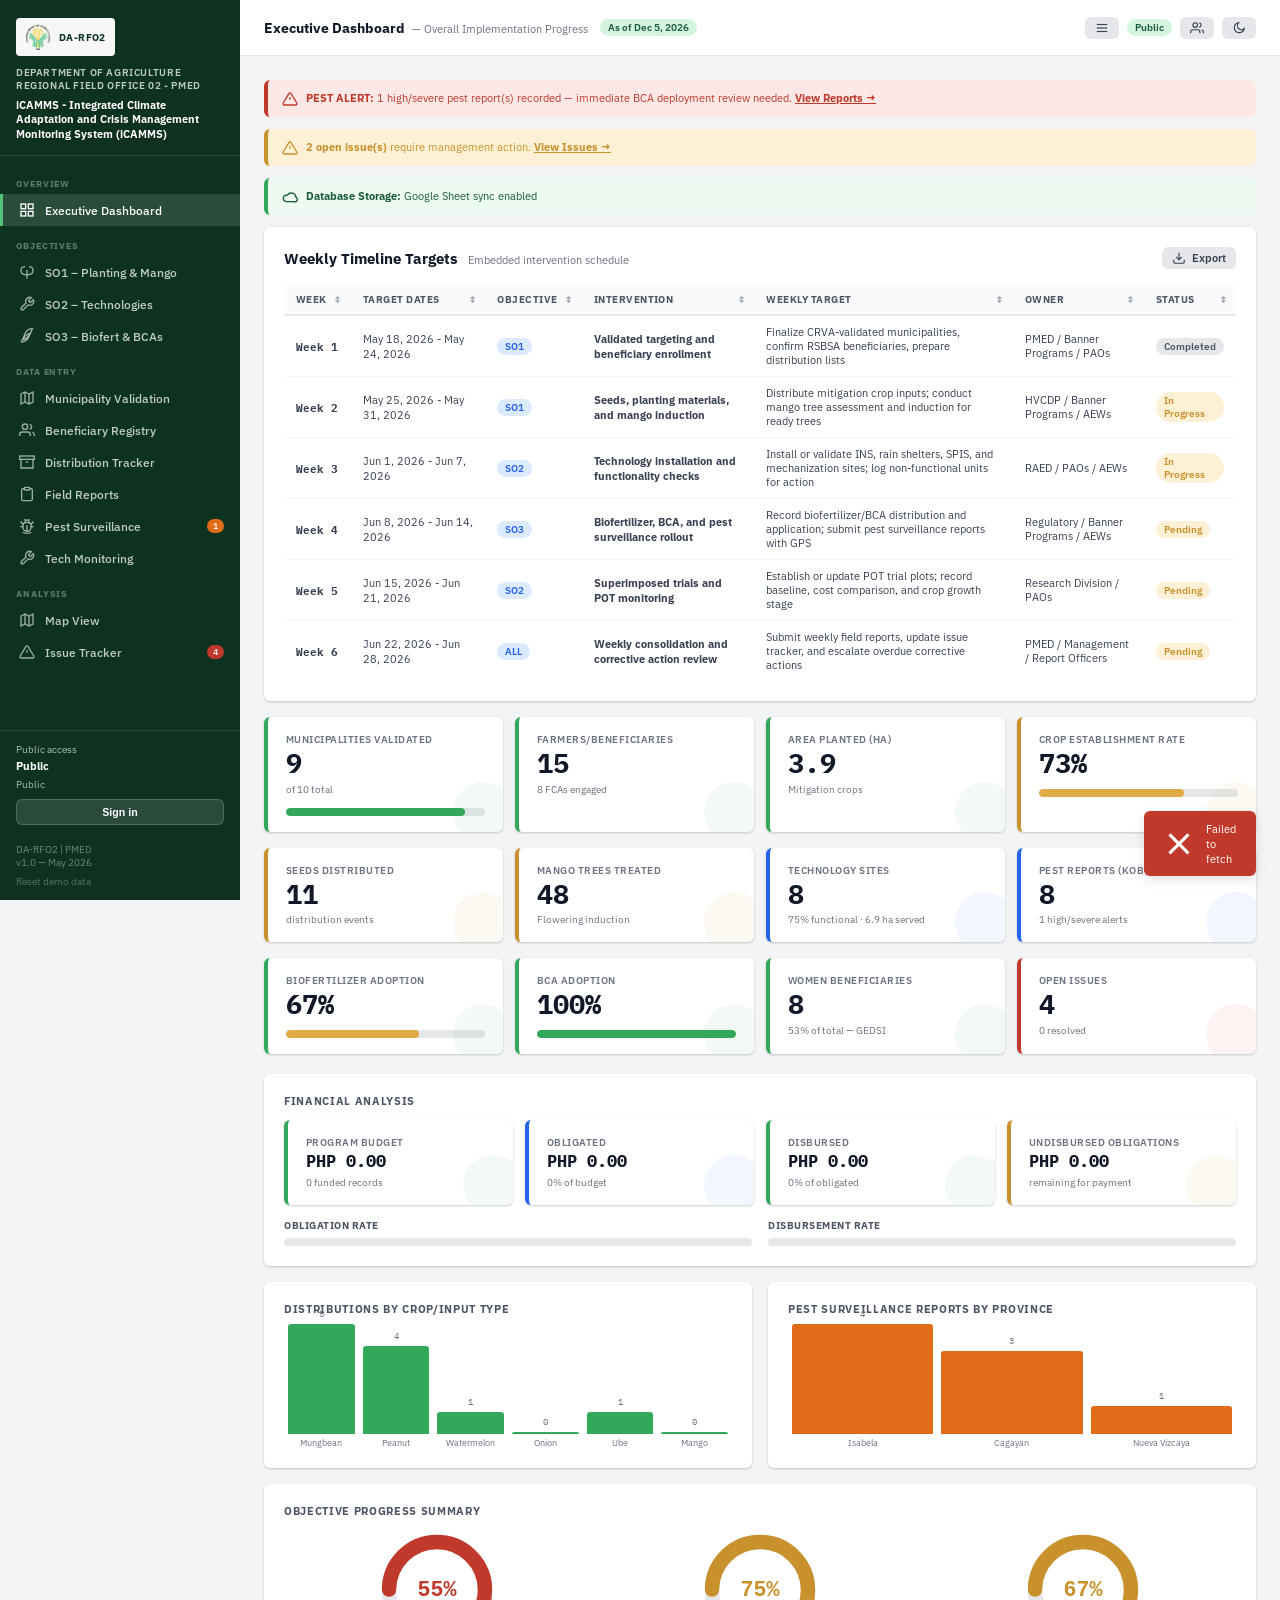
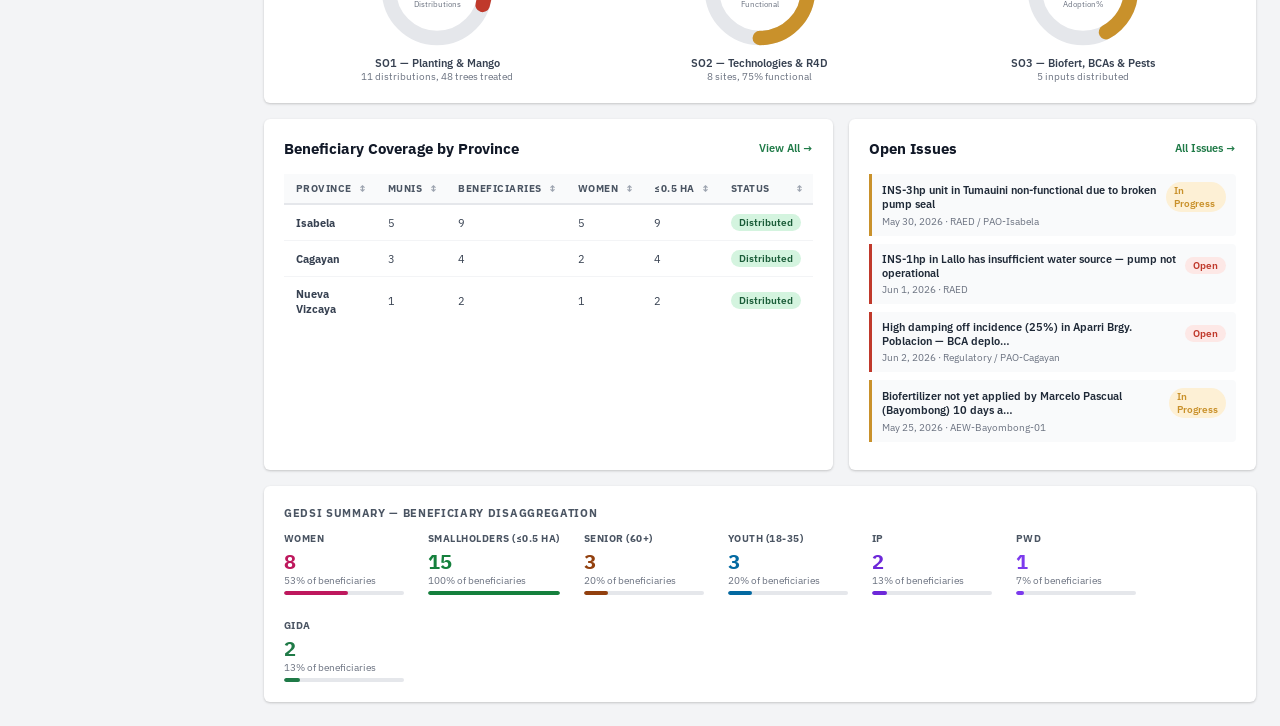
==== commit 33ff7d2c: "Logo, UI cleanup" ====
--- a/index.html
+++ b/index.html
@@ -15,9 +15,6 @@
         <span class="topbar-subtitle">— Overall Implementation Progress</span>
       </div>
       <span class="topbar-badge" id="last-updated"></span>
-      <button class="btn btn-secondary btn-sm" onclick="renderAll()">
-        ${''}<span>Refresh</span>
-      </button>
     </div>
     <div class="page-body" id="page-body">
       <!-- dynamic content -->
@@ -52,7 +49,10 @@
   if (highPest.length) alerts += `<div class="alert-banner red">${ICONS.alert}<div><strong>PEST ALERT:</strong> ${highPest.length} high/severe pest report(s) recorded — immediate BCA deployment review needed. <a href="pest.html" style="color:inherit;font-weight:700">View Reports →</a></div></div>`;
   if (openIssues.filter(i=>i.status==='Open').length) alerts += `<div class="alert-banner amber">${ICONS.alert}<div><strong>${openIssues.filter(i=>i.status==='Open').length} open issue(s)</strong> require management action. <a href="issues.html" style="color:inherit;font-weight:700">View Issues →</a></div></div>`;
 
-  alerts += `<div class="alert-banner ${settings.syncEnabled?'green':'amber'}">${ICONS.cloud}<div><strong>Database Storage:</strong> ${settings.syncEnabled?'Google Sheet sync enabled':'Google Sheet storage not yet connected'}${settings.googleSheetUrl?` · <a href="${settings.googleSheetUrl}" target="_blank" style="color:inherit;font-weight:700">Open Sheet</a>`:''}${pendingSync?` · ${pendingSync} pending sync event(s)`:''}</div></div>`;
+  const sheetLink = settings.googleSheetUrl && !AccessPolicy.isPublic()
+    ? ` · <a href="${settings.googleSheetUrl}" target="_blank" style="color:inherit;font-weight:700">Open Sheet</a>`
+    : '';
+  alerts += `<div class="alert-banner ${settings.syncEnabled?'green':'amber'}">${ICONS.cloud}<div><strong>Database Storage:</strong> ${settings.syncEnabled?'Google Sheet sync enabled':'Google Sheet storage not yet connected'}${sheetLink}${pendingSync?` · ${pendingSync} pending sync event(s)`:''}</div></div>`;
 
   // Province breakdown
   const provinces = [...new Set(benes.map(b=>b.province))];
--- a/styles.css
+++ b/styles.css
@@ -96,7 +96,7 @@
 .sidebar {
   width: var(--sidebar-w);
   background: var(--green-900);
-  color: var(--white);
+  color: #fff;
   display: flex;
   flex-direction: column;
   position: fixed;
@@ -111,14 +111,15 @@
 }
 .sidebar-logo .logo-badge {
   display: inline-flex; align-items: center; gap: 8px;
-  background: var(--green-700);
+  background: rgba(255,255,255,.96);
   border-radius: 4px;
-  padding: 6px 10px;
+  padding: 6px 9px;
   margin-bottom: 10px;
 }
-.sidebar-logo .logo-badge svg { width:20px; height:20px; flex-shrink:0; }
-.sidebar-logo .org-name { font-size:.72rem; font-weight:600; letter-spacing:.06em; text-transform:uppercase; color: rgba(255,255,255,.7); }
-.sidebar-logo .sys-title { font-size:.9rem; font-weight:700; line-height:1.2; color:var(--white); margin-top:4px; }
+.sidebar-logo .logo-badge img { width:26px; height:26px; object-fit:contain; flex-shrink:0; }
+.sidebar-logo .logo-badge span { font-size:.72rem; font-weight:800; color:var(--green-900); letter-spacing:.04em; }
+.sidebar-logo .org-name { font-size:.72rem; font-weight:600; letter-spacing:.06em; text-transform:uppercase; color: rgba(255,255,255,.74); }
+.sidebar-logo .sys-title { font-size:.82rem; font-weight:800; line-height:1.25; color:#fff; margin-top:6px; text-shadow:0 1px 2px rgba(0,0,0,.35); }
 
 .sidebar-nav { flex:1; padding: 8px 0; }
 .nav-group-label {
@@ -151,7 +152,11 @@
 .sidebar-control { display:flex; flex-direction:column; gap:4px; margin-bottom:8px; color:rgba(255,255,255,.65); font-size:.7rem; font-weight:600; }
 .sidebar-control select { background:rgba(255,255,255,.08); color:var(--white); border-color:rgba(255,255,255,.15); font-size:.76rem; padding:5px 8px; }
 .sidebar-control option { color:#111827; }
-.sidebar-btn { width:100%; justify-content:center; margin-bottom:10px; background:rgba(255,255,255,.1); color:var(--white); }
+.auth-panel { display:flex; flex-direction:column; gap:4px; margin-bottom:10px; color:rgba(255,255,255,.68); }
+.auth-panel strong { color:#fff; font-size:.78rem; line-height:1.25; }
+.auth-panel .auth-action-wrap { display:block; margin-top:4px; }
+.sidebar-btn { width:100%; justify-content:center; margin-bottom:8px; background:rgba(255,255,255,.12); color:#fff; border:1px solid rgba(255,255,255,.18); border-radius:var(--radius); padding:6px 10px; font-size:.76rem; font-weight:700; cursor:pointer; }
+.sidebar-btn:hover { background:rgba(255,255,255,.2); }
 
 .main-content {
   margin-left: var(--sidebar-w);
@@ -245,6 +250,25 @@
   border-bottom:2px solid var(--gray-200);
   white-space:nowrap;
 }
+th.sortable-th {
+  cursor:pointer;
+  user-select:none;
+  position:relative;
+  padding-right:24px;
+}
+th.sortable-th::after {
+  content:'↕';
+  position:absolute;
+  right:8px;
+  color:var(--gray-400);
+  font-size:.68rem;
+}
+th.sortable-th[data-sort-direction="asc"]::after { content:'↑'; color:var(--green-700); }
+th.sortable-th[data-sort-direction="desc"]::after { content:'↓'; color:var(--green-700); }
+th.sortable-th:focus-visible {
+  outline:2px solid var(--green-500);
+  outline-offset:-2px;
+}
 td {
   padding:9px 12px;
   border-bottom:1px solid var(--gray-100);
@@ -345,6 +369,33 @@
 .modal-body  { padding:20px; }
 .modal-footer{ padding:14px 20px; border-top:1px solid var(--gray-200); display:flex; gap:8px; justify-content:flex-end; }
 .modal-close { background:none; border:none; cursor:pointer; color:var(--gray-500); font-size:1.3rem; line-height:1; padding:2px; }
+.auth-modal { max-width:520px; }
+.login-brand {
+  display:flex;
+  align-items:center;
+  gap:14px;
+  padding:0 0 16px;
+  margin-bottom:16px;
+  border-bottom:1px solid var(--gray-200);
+}
+.login-brand img {
+  width:58px;
+  height:58px;
+  object-fit:contain;
+  flex-shrink:0;
+}
+.login-system-title {
+  color:var(--gray-900);
+  font-size:.95rem;
+  font-weight:800;
+  line-height:1.25;
+}
+.login-owner {
+  color:var(--gray-600);
+  font-size:.78rem;
+  font-weight:700;
+  margin-top:4px;
+}
 
 /* ── Stat sparkline bar (mini chart) ─────────────────────────────── */
 .mini-bar { display:flex; gap:3px; align-items:flex-end; height:40px; }
@@ -407,6 +458,8 @@
     background:rgba(0,0,0,.45);
     z-index:90;
   }
+  body.nav-open .topbar { z-index:120; }
+  body.nav-open .mobile-menu-btn { position:relative; z-index:121; }
   .main-content { margin-left:0; }
   .topbar { padding:10px 12px; flex-wrap:wrap; align-items:flex-start; gap:8px; }
   .topbar > div:first-child { min-width:0; flex:1 1 180px; }
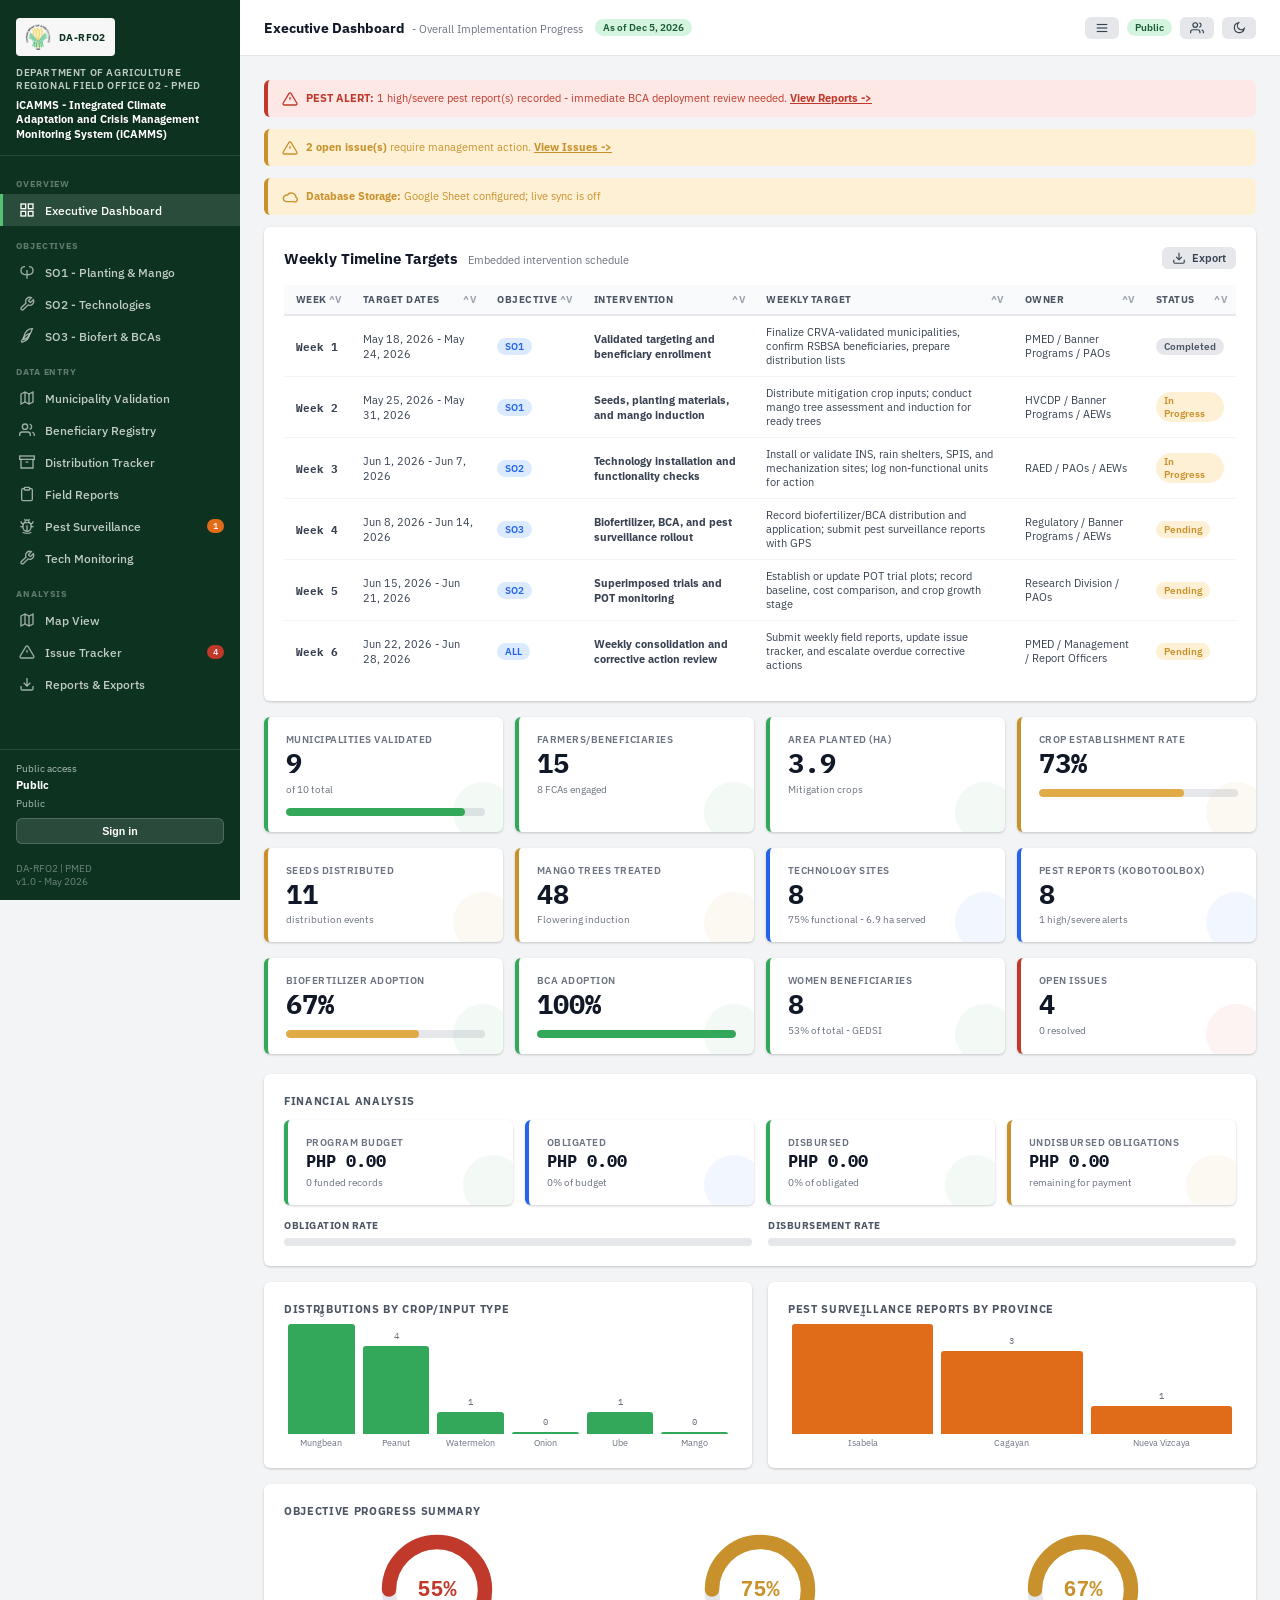
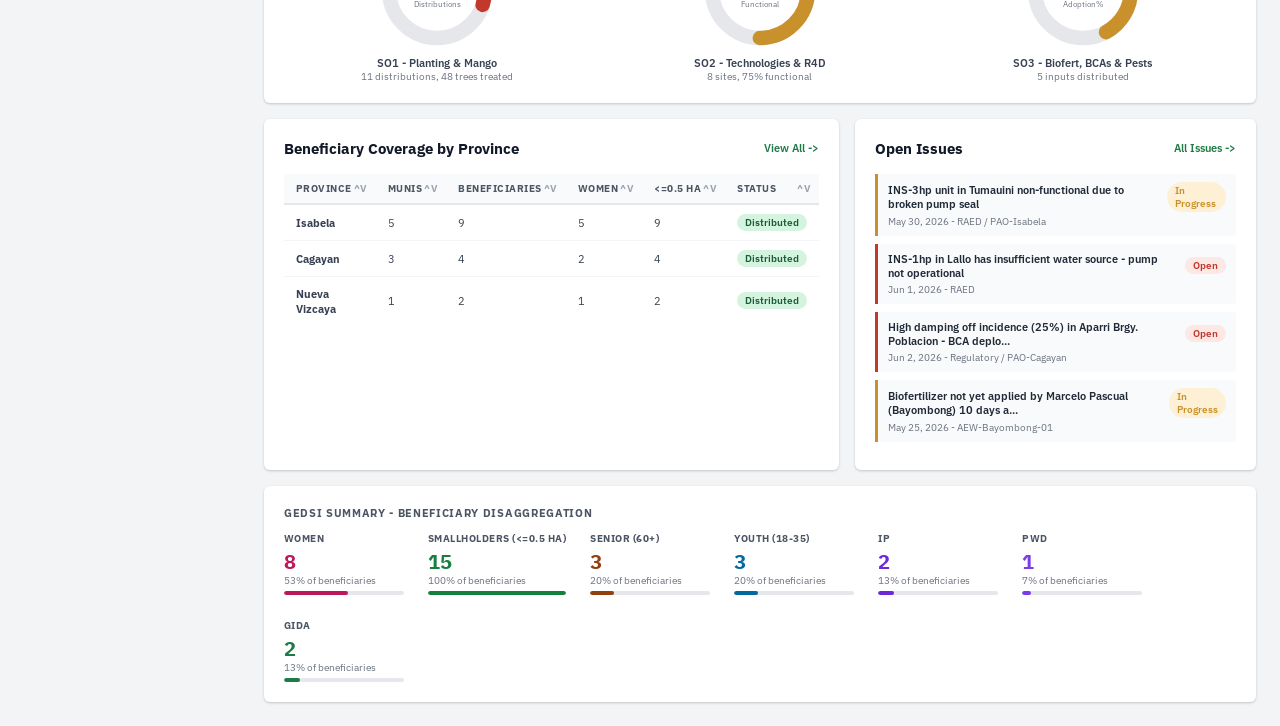
==== commit 53ba5c79: "Cleaner" ====
--- a/index.html
+++ b/index.html
@@ -2,7 +2,7 @@
 <html lang="en">
 <head>
 <meta charset="UTF-8"><meta name="viewport" content="width=device-width,initial-scale=1">
-<title>Executive Dashboard — DA-RFO2 Monitoring</title>
+<title>Executive Dashboard - DA-RFO2 Monitoring</title>
 <link rel="stylesheet" href="styles.css">
 </head>
 <body>
@@ -12,7 +12,7 @@
     <div class="topbar">
       <div>
         <span class="topbar-title">Executive Dashboard</span>
-        <span class="topbar-subtitle">— Overall Implementation Progress</span>
+        <span class="topbar-subtitle">- Overall Implementation Progress</span>
       </div>
       <span class="topbar-badge" id="last-updated"></span>
     </div>
@@ -46,13 +46,16 @@
 
   // Alerts
   let alerts = '';
-  if (highPest.length) alerts += `<div class="alert-banner red">${ICONS.alert}<div><strong>PEST ALERT:</strong> ${highPest.length} high/severe pest report(s) recorded — immediate BCA deployment review needed. <a href="pest.html" style="color:inherit;font-weight:700">View Reports →</a></div></div>`;
-  if (openIssues.filter(i=>i.status==='Open').length) alerts += `<div class="alert-banner amber">${ICONS.alert}<div><strong>${openIssues.filter(i=>i.status==='Open').length} open issue(s)</strong> require management action. <a href="issues.html" style="color:inherit;font-weight:700">View Issues →</a></div></div>`;
+  if (highPest.length) alerts += `<div class="alert-banner red">${ICONS.alert}<div><strong>PEST ALERT:</strong> ${highPest.length} high/severe pest report(s) recorded - immediate BCA deployment review needed. <a href="pest.html" style="color:inherit;font-weight:700">View Reports -></a></div></div>`;
+  if (openIssues.filter(i=>i.status==='Open').length) alerts += `<div class="alert-banner amber">${ICONS.alert}<div><strong>${openIssues.filter(i=>i.status==='Open').length} open issue(s)</strong> require management action. <a href="issues.html" style="color:inherit;font-weight:700">View Issues -></a></div></div>`;
 
   const sheetLink = settings.googleSheetUrl && !AccessPolicy.isPublic()
-    ? ` · <a href="${settings.googleSheetUrl}" target="_blank" style="color:inherit;font-weight:700">Open Sheet</a>`
+    ? `  -  <a href="${settings.googleSheetUrl}" target="_blank" style="color:inherit;font-weight:700">Open Sheet</a>`
     : '';
-  alerts += `<div class="alert-banner ${settings.syncEnabled?'green':'amber'}">${ICONS.cloud}<div><strong>Database Storage:</strong> ${settings.syncEnabled?'Google Sheet sync enabled':'Google Sheet storage not yet connected'}${sheetLink}${pendingSync?` · ${pendingSync} pending sync event(s)`:''}</div></div>`;
+  const syncLabel = settings.syncEnabled
+    ? `Google Sheet sync enabled${settings.autoPullEnabled ? ' with Admin auto-pull' : ' with manual/admin pull'}`
+    : (settings.appsScriptEndpoint ? 'Google Sheet configured; live sync is off' : 'Google Sheet storage not yet connected');
+  alerts += `<div class="alert-banner ${settings.syncEnabled?'green':'amber'}">${ICONS.cloud}<div><strong>Database Storage:</strong> ${syncLabel}${sheetLink}${pendingSync?`  -  ${pendingSync} pending sync event(s)`:''}</div></div>`;
 
   // Province breakdown
   const provinces = [...new Set(benes.map(b=>b.province))];
@@ -104,7 +107,7 @@
       </div>
     </div>
 
-    <!-- ── KPI Row 1 ── -->
+    <!-- -- KPI Row 1 -- -->
     <div class="kpi-grid cols-4" style="margin-bottom:16px">
       <div class="kpi-tile">
         <div class="kpi-label">Municipalities Validated</div>
@@ -133,7 +136,7 @@
       </div>
     </div>
 
-    <!-- ── KPI Row 2 ── -->
+    <!-- -- KPI Row 2 -- -->
     <div class="kpi-grid cols-4" style="margin-bottom:16px">
       <div class="kpi-tile amber">
         <div class="kpi-label">Seeds Distributed</div>
@@ -148,7 +151,7 @@
       <div class="kpi-tile blue">
         <div class="kpi-label">Technology Sites</div>
         <div class="kpi-value">${s.techSitesCount}</div>
-        <div class="kpi-sub">${s.techFunctionalityRate}% functional · ${s.areaServedHa} ha served</div>
+        <div class="kpi-sub">${s.techFunctionalityRate}% functional  -  ${s.areaServedHa} ha served</div>
       </div>
       <div class="kpi-tile blue">
         <div class="kpi-label">Pest Reports (KoboToolbox)</div>
@@ -157,7 +160,7 @@
       </div>
     </div>
 
-    <!-- ── KPI Row 3 ── -->
+    <!-- -- KPI Row 3 -- -->
     <div class="kpi-grid cols-4" style="margin-bottom:20px">
       <div class="kpi-tile">
         <div class="kpi-label">Biofertilizer Adoption</div>
@@ -172,7 +175,7 @@
       <div class="kpi-tile">
         <div class="kpi-label">Women Beneficiaries</div>
         <div class="kpi-value">${s.womenCount}</div>
-        <div class="kpi-sub">${s.womenPct}% of total — GEDSI</div>
+        <div class="kpi-sub">${s.womenPct}% of total - GEDSI</div>
       </div>
       <div class="kpi-tile ${openIssues.length > 2 ? 'red' : openIssues.length > 0 ? 'amber' : ''}">
         <div class="kpi-label">Open Issues</div>
@@ -218,7 +221,7 @@
       </div>
     </div>
 
-    <!-- ── Charts + Table Row ── -->
+    <!-- -- Charts + Table Row -- -->
     <div class="grid-2" style="margin-bottom:16px">
       <div class="card">
         <div class="card-title">Distributions by Crop/Input Type</div>
@@ -230,38 +233,38 @@
       </div>
     </div>
 
-    <!-- ── Objective Progress ── -->
+    <!-- -- Objective Progress -- -->
     <div class="card" style="margin-bottom:16px">
       <div class="card-title">Objective Progress Summary</div>
       <div style="display:grid;grid-template-columns:repeat(3,1fr);gap:16px">
         <div style="text-align:center">
           <div id="donut-so1"></div>
-          <div style="font-size:.78rem;font-weight:600;color:var(--gray-700);margin-top:6px">SO1 — Planting & Mango</div>
+          <div style="font-size:.78rem;font-weight:600;color:var(--gray-700);margin-top:6px">SO1 - Planting & Mango</div>
           <div style="font-size:.72rem;color:var(--gray-500)">${s.seedsDistributed} distributions, ${s.mangoTreesTreated} trees treated</div>
         </div>
         <div style="text-align:center">
           <div id="donut-so2"></div>
-          <div style="font-size:.78rem;font-weight:600;color:var(--gray-700);margin-top:6px">SO2 — Technologies & R4D</div>
+          <div style="font-size:.78rem;font-weight:600;color:var(--gray-700);margin-top:6px">SO2 - Technologies & R4D</div>
           <div style="font-size:.72rem;color:var(--gray-500)">${s.techSitesCount} sites, ${s.techFunctionalityRate}% functional</div>
         </div>
         <div style="text-align:center">
           <div id="donut-so3"></div>
-          <div style="font-size:.78rem;font-weight:600;color:var(--gray-700);margin-top:6px">SO3 — Biofert, BCAs & Pests</div>
+          <div style="font-size:.78rem;font-weight:600;color:var(--gray-700);margin-top:6px">SO3 - Biofert, BCAs & Pests</div>
           <div style="font-size:.72rem;color:var(--gray-500)">${s.bioDistributed+s.bcaDistributed} inputs distributed</div>
         </div>
       </div>
     </div>
 
-    <!-- ── Province Breakdown Table ── -->
+    <!-- -- Province Breakdown Table -- -->
     <div class="grid-2">
       <div class="card">
         <div class="section-header">
           <div class="section-title">Beneficiary Coverage by Province</div>
-          <a href="beneficiaries.html" style="font-size:.78rem;color:var(--green-700);text-decoration:none;font-weight:600">View All →</a>
+          <a href="beneficiaries.html" style="font-size:.78rem;color:var(--green-700);text-decoration:none;font-weight:600">View All -></a>
         </div>
         <div class="table-wrap">
           <table>
-            <thead><tr><th>Province</th><th>Munis</th><th>Beneficiaries</th><th>Women</th><th>≤0.5 ha</th><th>Status</th></tr></thead>
+            <thead><tr><th>Province</th><th>Munis</th><th>Beneficiaries</th><th>Women</th><th><=0.5 ha</th><th>Status</th></tr></thead>
             <tbody>${provRows}</tbody>
           </table>
         </div>
@@ -270,29 +273,29 @@
       <div class="card">
         <div class="section-header">
           <div class="section-title">Open Issues</div>
-          <a href="issues.html" style="font-size:.78rem;color:var(--green-700);text-decoration:none;font-weight:600">All Issues →</a>
+          <a href="issues.html" style="font-size:.78rem;color:var(--green-700);text-decoration:none;font-weight:600">All Issues -></a>
         </div>
         ${openIssues.length === 0
-          ? `<div class="empty-state"><p>No open issues 🎉</p></div>`
+          ? `<div class="empty-state"><p>No open issues</p></div>`
           : openIssues.map(iss => `
           <div style="border-left:3px solid ${iss.status==='Open'?'var(--red-500)':'var(--gold-500)'};padding:8px 10px;margin-bottom:8px;background:var(--gray-50);border-radius:0 4px 4px 0">
             <div style="display:flex;align-items:center;justify-content:space-between;gap:8px">
-              <span style="font-size:.8rem;font-weight:600;color:var(--gray-800)">${iss.description.substring(0,70)}${iss.description.length>70?'…':''}</span>
+              <span style="font-size:.8rem;font-weight:600;color:var(--gray-800)">${iss.description.substring(0,70)}${iss.description.length>70?'...':''}</span>
               ${fmt.statusBadge(iss.status)}
             </div>
-            <div style="font-size:.72rem;color:var(--gray-500);margin-top:3px">${fmt.date(iss.dateDetected)} · ${iss.responsible}</div>
+            <div style="font-size:.72rem;color:var(--gray-500);margin-top:3px">${fmt.date(iss.dateDetected)}  -  ${iss.responsible}</div>
           </div>`).join('')
         }
       </div>
     </div>
 
-    <!-- ── GEDSI Summary ── -->
+    <!-- -- GEDSI Summary -- -->
     <div class="card" style="margin-top:16px">
-      <div class="card-title">GEDSI Summary — Beneficiary Disaggregation</div>
+      <div class="card-title">GEDSI Summary - Beneficiary Disaggregation</div>
       <div style="display:flex;gap:24px;flex-wrap:wrap">
         ${[
           ['Women',s.womenCount,s.beneficiariesCount,'#be185d','w'],
-          ['Smallholders (≤0.5 ha)',s.smallholdersCount,s.beneficiariesCount,'#15803d','gi'],
+          ['Smallholders (<=0.5 ha)',s.smallholdersCount,s.beneficiariesCount,'#15803d','gi'],
           ['Senior (60+)',benes.filter(b=>b.ageGroup==='60+').length,s.beneficiariesCount,'#92400e','sr'],
           ['Youth (18-35)',benes.filter(b=>b.ageGroup==='18-35').length,s.beneficiariesCount,'#0369a1','yt'],
           ['IP',benes.filter(b=>b.ip).length,s.beneficiariesCount,'#6d28d9','ip'],
--- a/styles.css
+++ b/styles.css
@@ -1,8 +1,8 @@
-/* ═══════════════════════════════════════════════════════════════════
-   DA-RFO2 Monitoring System — Shared Styles
+/* ===================================================================
+   DA-RFO2 Monitoring System - Shared Styles
    Aesthetic: Government-professional with bold agricultural greens,
    clean data tables, and subtle field textures
-═══════════════════════════════════════════════════════════════════ */
+=================================================================== */
 
 @import url('https://fonts.googleapis.com/css2?family=IBM+Plex+Sans:ital,wght@0,300;0,400;0,500;0,600;0,700;1,400&family=IBM+Plex+Mono:wght@400;500&family=Playfair+Display:wght@700;900&display=swap');
 
@@ -86,12 +86,13 @@
   min-height: 100vh;
   display: flex;
   flex-direction: column;
+  overflow-x: hidden;
 }
 
 .access-hidden { display:none !important; }
 
-/* ── Layout ──────────────────────────────────────────────────────── */
-.app-wrapper { display: flex; min-height: 100vh; }
+/* -- Layout -------------------------------------------------------- */
+.app-wrapper { display: block; min-height: 100vh; width: 100%; overflow-x: hidden; }
 
 .sidebar {
   width: var(--sidebar-w);
@@ -160,6 +161,7 @@
 
 .main-content {
   margin-left: var(--sidebar-w);
+  width: calc(100% - var(--sidebar-w));
   flex: 1;
   display: flex;
   flex-direction: column;
@@ -188,7 +190,7 @@
 
 .page-body { flex:1; padding: 24px; }
 
-/* ── Cards ───────────────────────────────────────────────────────── */
+/* -- Cards --------------------------------------------------------- */
 .card {
   background: var(--white);
   border-radius: var(--radius);
@@ -201,7 +203,7 @@
 }
 .card-subtitle { font-size:.78rem; color:var(--gray-500); margin-top:-8px; margin-bottom:12px; }
 
-/* ── KPI tiles ───────────────────────────────────────────────────── */
+/* -- KPI tiles ----------------------------------------------------- */
 .kpi-grid { display:grid; gap:12px; }
 .kpi-grid.cols-4 { grid-template-columns: repeat(4,1fr); }
 .kpi-grid.cols-3 { grid-template-columns: repeat(3,1fr); }
@@ -232,13 +234,13 @@
 .kpi-value { font-size:1.9rem; font-weight:700; color:var(--gray-900); line-height:1; font-family:var(--font-mono); }
 .kpi-sub   { font-size:.72rem; color:var(--gray-500); margin-top:2px; }
 
-/* ── Progress bars ───────────────────────────────────────────────── */
+/* -- Progress bars ------------------------------------------------- */
 .progress-bar-wrap { background:var(--gray-200); border-radius:4px; height:8px; overflow:hidden; }
 .progress-bar-fill { height:100%; border-radius:4px; transition:width .5s ease; background:var(--green-500); }
 .progress-bar-fill.amber { background:var(--gold-400); }
 .progress-bar-fill.red   { background:var(--red-500); }
 
-/* ── Tables ──────────────────────────────────────────────────────── */
+/* -- Tables -------------------------------------------------------- */
 .table-wrap { overflow-x:auto; }
 table { width:100%; border-collapse:collapse; font-size:.82rem; }
 th {
@@ -257,14 +259,14 @@
   padding-right:24px;
 }
 th.sortable-th::after {
-  content:'↕';
+  content:'^v';
   position:absolute;
   right:8px;
   color:var(--gray-400);
   font-size:.68rem;
 }
-th.sortable-th[data-sort-direction="asc"]::after { content:'↑'; color:var(--green-700); }
-th.sortable-th[data-sort-direction="desc"]::after { content:'↓'; color:var(--green-700); }
+th.sortable-th[data-sort-direction="asc"]::after { content:'^'; color:var(--green-700); }
+th.sortable-th[data-sort-direction="desc"]::after { content:'v'; color:var(--green-700); }
 th.sortable-th:focus-visible {
   outline:2px solid var(--green-500);
   outline-offset:-2px;
@@ -278,7 +280,7 @@
 tr:last-child td { border-bottom:none; }
 tr:hover td { background:var(--gray-50); }
 
-/* ── Badges / Pills ──────────────────────────────────────────────── */
+/* -- Badges / Pills ------------------------------------------------ */
 .badge {
   display:inline-flex; align-items:center; gap:4px;
   padding:2px 8px; border-radius:20px;
@@ -290,7 +292,7 @@
 .badge.gray   { background:var(--gray-200);  color:var(--gray-600); }
 .badge.blue   { background:var(--blue-100);  color:var(--blue-500); }
 
-/* ── Forms ───────────────────────────────────────────────────────── */
+/* -- Forms --------------------------------------------------------- */
 .form-grid { display:grid; gap:14px; }
 .form-grid.cols-2 { grid-template-columns:1fr 1fr; }
 .form-grid.cols-3 { grid-template-columns:1fr 1fr 1fr; }
@@ -317,7 +319,7 @@
 }
 textarea { resize:vertical; min-height:72px; }
 
-/* ── Buttons ─────────────────────────────────────────────────────── */
+/* -- Buttons ------------------------------------------------------- */
 .btn {
   display:inline-flex; align-items:center; gap:6px;
   padding:7px 14px;
@@ -336,7 +338,7 @@
 .btn-sm { padding:4px 10px; font-size:.76rem; }
 .btn svg { width:14px; height:14px; }
 
-/* ── Alerts / banners ────────────────────────────────────────────── */
+/* -- Alerts / banners ---------------------------------------------- */
 .alert-banner {
   border-radius:var(--radius);
   padding:10px 14px;
@@ -349,7 +351,7 @@
 .alert-banner.green  { background:var(--green-50);   color:var(--green-800); border-left:4px solid var(--green-500); }
 .alert-banner svg    { width:16px; height:16px; flex-shrink:0; margin-top:1px; }
 
-/* ── Modal ───────────────────────────────────────────────────────── */
+/* -- Modal --------------------------------------------------------- */
 .modal-overlay {
   position:fixed; inset:0; background:rgba(0,0,0,.45);
   z-index:200; display:flex; align-items:center; justify-content:center;
@@ -397,11 +399,11 @@
   margin-top:4px;
 }
 
-/* ── Stat sparkline bar (mini chart) ─────────────────────────────── */
+/* -- Stat sparkline bar (mini chart) ------------------------------- */
 .mini-bar { display:flex; gap:3px; align-items:flex-end; height:40px; }
 .mini-bar-col { width:12px; background:var(--green-200); border-radius:2px 2px 0 0; transition:height .3s; }
 
-/* ── Section headers ─────────────────────────────────────────────── */
+/* -- Section headers ----------------------------------------------- */
 .section-header {
   display:flex; align-items:center; justify-content:space-between;
   margin-bottom:16px; gap:12px; flex-wrap:wrap;
@@ -409,12 +411,12 @@
 .section-title { font-size:1.05rem; font-weight:700; color:var(--gray-900); }
 .section-title small { font-size:.76rem; font-weight:400; color:var(--gray-500); margin-left:6px; }
 
-/* ── Grid layouts ────────────────────────────────────────────────── */
+/* -- Grid layouts -------------------------------------------------- */
 .grid-2 { display:grid; grid-template-columns:1fr 1fr; gap:16px; }
 .grid-3 { display:grid; grid-template-columns:1fr 1fr 1fr; gap:16px; }
 .col-span-2 { grid-column:span 2; }
 
-/* ── Toast ───────────────────────────────────────────────────────── */
+/* -- Toast --------------------------------------------------------- */
 #toast-container {
   position:fixed; bottom:24px; right:24px; z-index:999;
   display:flex; flex-direction:column; gap:8px;
@@ -431,13 +433,13 @@
 .toast.error   { background:var(--red-500); }
 @keyframes slideIn { from { transform:translateX(30px); opacity:0; } to { transform:translateX(0); opacity:1; } }
 
-/* ── Scrollbar ───────────────────────────────────────────────────── */
+/* -- Scrollbar ----------------------------------------------------- */
 ::-webkit-scrollbar { width:6px; height:6px; }
 ::-webkit-scrollbar-track { background:transparent; }
 ::-webkit-scrollbar-thumb { background:var(--gray-300); border-radius:3px; }
 ::-webkit-scrollbar-thumb:hover { background:var(--gray-400); }
 
-/* ── Responsive ──────────────────────────────────────────────────── */
+/* -- Responsive ---------------------------------------------------- */
 @media (max-width: 1100px) {
   .kpi-grid.cols-4 { grid-template-columns:repeat(2,1fr); }
 }
@@ -487,11 +489,11 @@
   th, td { padding:8px 9px; }
 }
 
-/* ── Chart canvas ────────────────────────────────────────────────── */
+/* -- Chart canvas -------------------------------------------------- */
 .chart-container { position:relative; }
 canvas { max-width:100%; }
 
-/* ── Empty state ─────────────────────────────────────────────────── */
+/* -- Empty state --------------------------------------------------- */
 .empty-state {
   text-align:center; padding:40px 20px;
   color:var(--gray-400);
@@ -499,7 +501,7 @@
 .empty-state svg { width:40px; height:40px; margin:0 auto 10px; display:block; opacity:.4; }
 .empty-state p { font-size:.85rem; }
 
-/* ── GEDSI chips ─────────────────────────────────────────────────── */
+/* -- GEDSI chips --------------------------------------------------- */
 .chip { display:inline-block; padding:1px 6px; border-radius:3px; font-size:.65rem; font-weight:600; margin:1px; }
 .chip.w { background:#fce7f3; color:#be185d; }
 .chip.ip{ background:#ede9fe; color:#6d28d9; }
@@ -507,3 +509,4 @@
 .chip.yt{ background:#e0f2fe; color:#0369a1; }
 .chip.pw{ background:#f3e8ff; color:#7c3aed; }
 .chip.gi{ background:#dcfce7; color:#15803d; }
+
